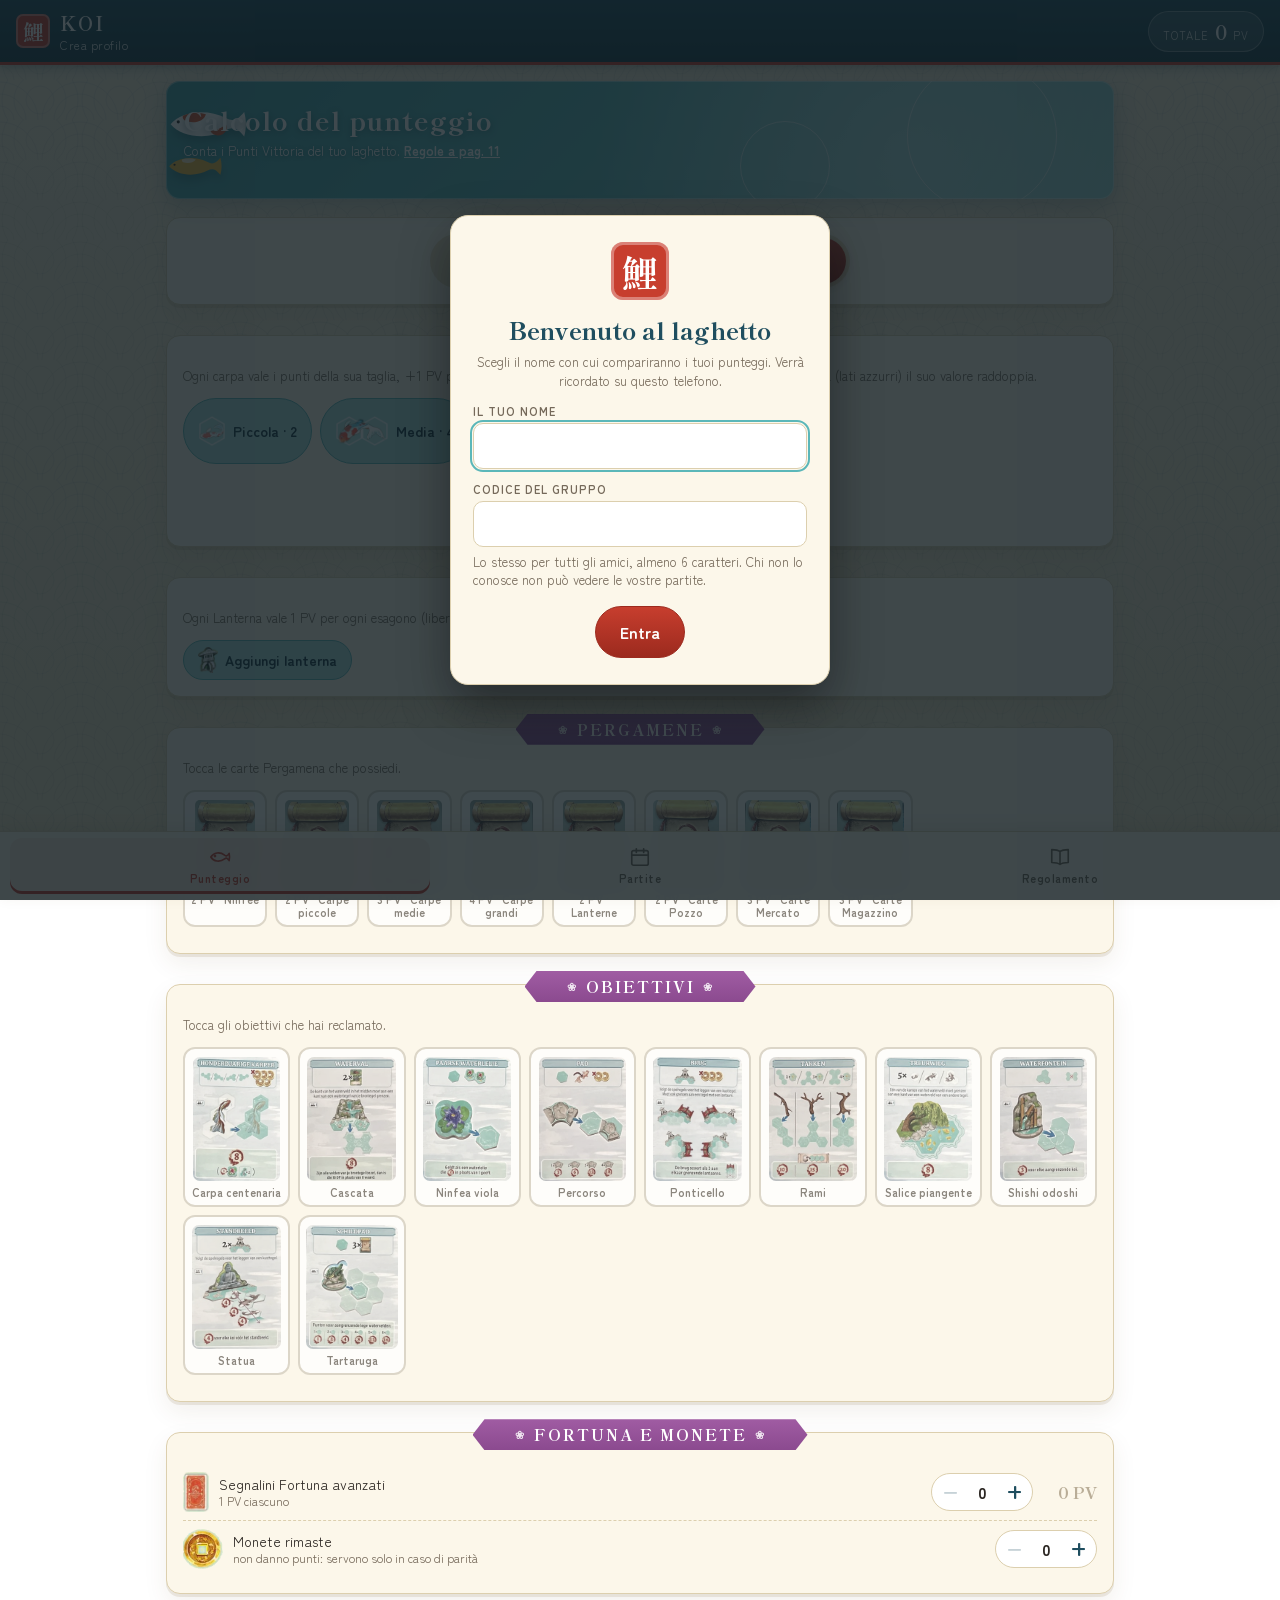
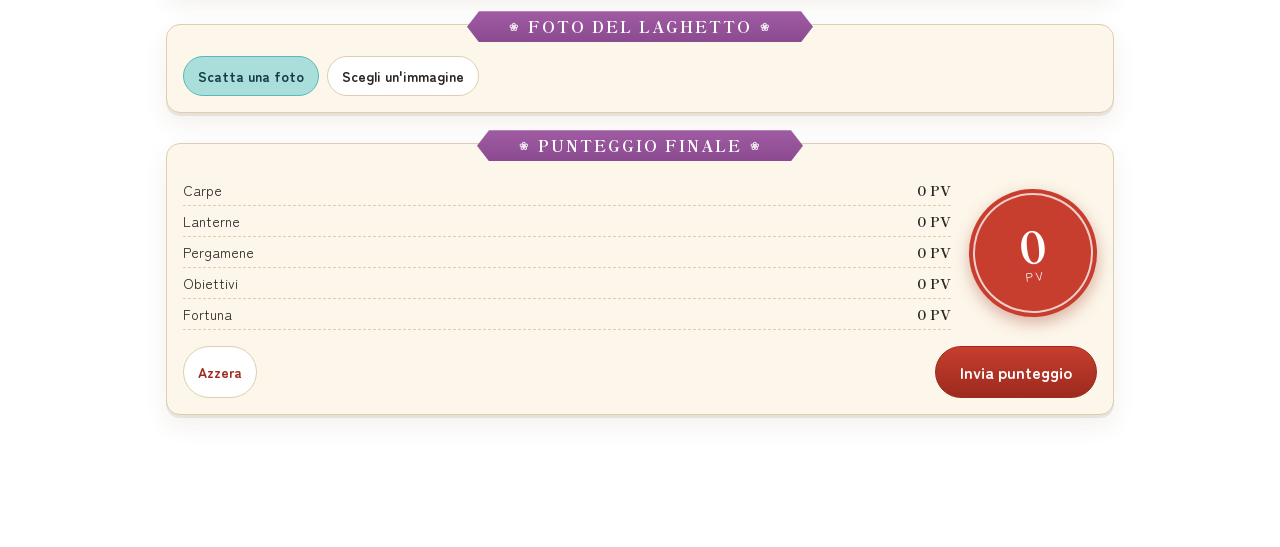
==== KoiCalculator/index.html @ f366d00b "Add Koi score calculator webapp and Netlify build" ====
<!DOCTYPE html>
<html lang="it">
<head>
<meta charset="UTF-8">
<meta name="viewport" content="width=device-width, initial-scale=1, viewport-fit=cover">
<meta name="theme-color" content="#1f4e5f">
<title>Koi · Segnapunti</title>
<link rel="icon" href="data:image/svg+xml,%3Csvg xmlns='http://www.w3.org/2000/svg' viewBox='0 0 32 32'%3E%3Crect width='32' height='32' rx='7' fill='%23c73e2e'/%3E%3Ctext x='16' y='24' font-size='22' text-anchor='middle' fill='%23fff'%3E鯉%3C/text%3E%3C/svg%3E">
<link rel="preconnect" href="https://fonts.googleapis.com">
<link rel="preconnect" href="https://fonts.gstatic.com" crossorigin>
<link href="https://fonts.googleapis.com/css2?family=Shippori+Mincho:wght@600;800&family=Zen+Maru+Gothic:wght@400;500;700&display=swap" rel="stylesheet">
<style>
/* ---------- Tokens ---------- */
:root{
  --washi:#f5ecd7; --washi-2:#ecdfc0; --paper:#fcf7ea; --line:#dccfae;
  --ink:#2b2622; --ink-dim:#75695a;
  --aka:#c73e2e; --aka-2:#9c2a1e;          /* vermiglio della pagoda */
  --ai:#1f4e5f; --ai-2:#163a47;            /* indaco */
  --mizu:#a9dedb; --mizu-2:#5bb7b9;        /* acqua del laghetto */
  --matsu:#4d7c3a; --kin:#d2a13a; --murasaki:#8b4a8f;
  --radius:14px;
}
*{box-sizing:border-box;}
html{overflow-x:hidden; touch-action:pan-x pan-y;}   /* niente pinch-zoom: farebbe uscire dallo schermo le barre fisse */
body{
  margin:0; color:var(--ink); font-family:'Zen Maru Gothic',system-ui,sans-serif; min-height:100vh;
  padding-bottom:calc(74px + env(safe-area-inset-bottom));
  background:
    url("data:image/svg+xml,%3Csvg xmlns='http://www.w3.org/2000/svg' width='80' height='40' viewBox='0 0 80 40'%3E%3Cg fill='none' stroke='%231f4e5f' stroke-opacity='.07'%3E%3Ccircle cx='0' cy='40' r='38'/%3E%3Ccircle cx='0' cy='40' r='26'/%3E%3Ccircle cx='0' cy='40' r='14'/%3E%3Ccircle cx='80' cy='40' r='38'/%3E%3Ccircle cx='80' cy='40' r='26'/%3E%3Ccircle cx='80' cy='40' r='14'/%3E%3Ccircle cx='40' cy='20' r='38'/%3E%3Ccircle cx='40' cy='20' r='26'/%3E%3Ccircle cx='40' cy='20' r='14'/%3E%3C/g%3E%3C/svg%3E"),
    linear-gradient(180deg,var(--washi),var(--washi-2));
  background-attachment:fixed;
}
h1,h2,h3,.display{font-family:'Shippori Mincho',serif; font-weight:800;}
button,input,select{font-family:inherit; font-size:inherit; color:inherit;}
button{cursor:pointer;}
.hidden{display:none !important;}
img{max-width:100%; display:block;}

/* ---------- Top bar ---------- */
.topbar{
  position:sticky; top:0; z-index:20; display:flex; align-items:center; justify-content:space-between; gap:12px;
  padding:9px 16px; background:linear-gradient(180deg,var(--ai),var(--ai-2)); color:#fff;
  border-bottom:3px solid var(--aka); box-shadow:0 2px 10px rgba(22,58,71,.35);
}
.brand{display:flex; align-items:center; gap:10px; white-space:nowrap;}
.brand .seal{width:34px; height:34px; border-radius:7px; background:var(--aka); display:grid; place-items:center; font-family:'Shippori Mincho',serif; font-size:21px; font-weight:800; box-shadow:inset 0 0 0 2px rgba(255,255,255,.35);}
.brand b{font-family:'Shippori Mincho',serif; font-size:19px; letter-spacing:2px;}
.brand small{display:block; font-size:10px; letter-spacing:2.5px; opacity:.75; text-transform:uppercase;}
.total-chip{display:flex; align-items:baseline; gap:6px; background:rgba(255,255,255,.12); border:1px solid rgba(255,255,255,.3); padding:5px 14px; border-radius:999px;}
.total-chip span{font-size:11px; letter-spacing:1px; text-transform:uppercase; opacity:.8;}
.total-chip b{font-family:'Shippori Mincho',serif; font-size:20px;}

/* ---------- Layout ---------- */
main{max-width:980px; margin:0 auto; padding:16px 16px 40px;}
.panel{display:none; animation:fadeIn .25s ease;}
.panel.active{display:block;}
@keyframes fadeIn{from{opacity:0; transform:translateY(6px);} to{opacity:1; transform:none;}}
.card{background:var(--paper); border:1px solid var(--line); border-radius:var(--radius); padding:16px; margin-bottom:18px; box-shadow:0 3px 0 rgba(120,98,50,.12), 0 10px 24px rgba(90,70,30,.08);}
.ribbon{
  display:block; width:max-content; max-width:100%; margin:-30px auto 14px; padding:5px 34px; color:#fff; font-family:'Shippori Mincho',serif; font-weight:800;
  font-size:15px; letter-spacing:2px; text-transform:uppercase; background:linear-gradient(180deg,#a05ca3,var(--murasaki));
  clip-path:polygon(12px 0,calc(100% - 12px) 0,100% 50%,calc(100% - 12px) 100%,12px 100%,0 50%);
}
.ribbon::before,.ribbon::after{content:"❀"; font-size:11px; margin:0 8px; opacity:.85; vertical-align:2px;}
.card.has-ribbon{margin-top:30px;}
.hint{font-size:13px; color:var(--ink-dim); margin:0 0 12px; line-height:1.45;}
.hint a,.linkish{color:var(--ai); font-weight:700; text-decoration:underline; background:none; border:none; padding:0;}
.empty{text-align:center; color:var(--ink-dim); font-size:14px; padding:14px 0 4px;}

/* ---------- Hero ---------- */
.pond{
  position:relative; overflow:hidden; border-radius:var(--radius); height:118px; margin-bottom:18px; color:#fff;
  background:radial-gradient(circle at 78% 60%,rgba(255,255,255,.35),transparent 42%), linear-gradient(135deg,#3f9ea6,var(--mizu-2) 45%,#8fd4d1);
  box-shadow:inset 0 0 0 1px rgba(255,255,255,.4), 0 8px 22px rgba(31,78,95,.25);
}
.pond h1{position:absolute; left:18px; top:20px; margin:0; font-size:26px; letter-spacing:1px; text-shadow:0 2px 6px rgba(22,58,71,.5);}
.pond p{position:absolute; left:18px; top:60px; margin:0; font-size:13px; max-width:60%; text-shadow:0 1px 4px rgba(22,58,71,.6);}
.pond .linkish{color:#fff;}
.ripple{position:absolute; border:1.5px solid rgba(255,255,255,.5); border-radius:50%; animation:ripple 5s ease-out infinite;}
@keyframes ripple{from{transform:scale(.2); opacity:.9;} to{transform:scale(1); opacity:0;}}
.koi{position:absolute; width:92px; animation:swim 16s linear infinite; filter:drop-shadow(0 6px 4px rgba(22,58,71,.3));}
.koi.k2{width:64px; animation-duration:22s; animation-delay:-9s; top:72px;}
.koi.k1{top:24px;}
@keyframes swim{from{left:105%; transform:translateY(0) rotate(4deg);} 50%{transform:translateY(12px) rotate(-5deg);} to{left:-110px; transform:translateY(0) rotate(4deg);}}
@media(prefers-reduced-motion:reduce){.koi,.ripple{animation:none;} .koi{left:70%;}}

/* ---------- Form bits ---------- */
.fields{display:grid; grid-template-columns:repeat(auto-fit,minmax(200px,1fr)); gap:12px;}
.field label{display:block; font-size:11px; letter-spacing:1px; text-transform:uppercase; color:var(--ink-dim); margin-bottom:4px; font-weight:700;}
.field input,.field select{width:100%; padding:10px 12px; border-radius:10px; border:1px solid var(--line); background:#fff; min-height:42px;}
.field input:focus,.field select:focus{outline:2px solid var(--mizu-2); outline-offset:1px;}
.stepper{display:inline-flex; align-items:center; background:#fff; border:1px solid var(--line); border-radius:999px; overflow:hidden; flex:none;}
.stepper button{width:36px; height:36px; border:none; background:none; font-size:20px; line-height:1; color:var(--ai); font-weight:700;}
.stepper button:active{background:var(--mizu);}
.stepper button:disabled{opacity:.25; cursor:default;}
.stepper output{min-width:28px; text-align:center; font-weight:700; font-variant-numeric:tabular-nums;}
.row{display:flex; align-items:center; justify-content:space-between; gap:10px; padding:8px 0; border-top:1px dashed var(--line);}
.row:first-child{border-top:none;}
.row .lbl{flex:1; min-width:0; font-size:14px; line-height:1.3;}
.row .lbl small{display:block; color:var(--ink-dim); font-size:12px;}
.pts{font-family:'Shippori Mincho',serif; font-weight:800; color:var(--aka); white-space:nowrap; min-width:54px; text-align:right;}
.pts.zero{color:#b9ad97;}
.btn{border:1px solid var(--line); background:#fff; padding:9px 14px; border-radius:999px; font-weight:700; font-size:14px; display:inline-flex; align-items:center; gap:7px; transition:transform .12s ease, box-shadow .12s ease;}
.btn:hover{transform:translateY(-1px); box-shadow:0 4px 10px rgba(90,70,30,.15);}
.btn.primary{background:linear-gradient(180deg,var(--aka),var(--aka-2)); color:#fff; border-color:var(--aka-2); padding:13px 24px; font-size:16px;}
.btn.water{background:var(--mizu); border-color:var(--mizu-2); color:var(--ai-2);}
.btn.small{padding:6px 11px; font-size:13px;}
.btn.danger{color:var(--aka-2);}
.btns{display:flex; flex-wrap:wrap; gap:8px;}
.hex{display:inline-block; width:15px; height:17px; background:var(--mizu-2); clip-path:polygon(50% 0,100% 25%,100% 75%,50% 100%,0 75%,0 25%); margin-right:-2px;}
.hexes{display:inline-flex; padding-right:4px;}
.xbtn{border:none; background:none; color:var(--ink-dim); font-size:22px; line-height:1; width:32px; height:32px; border-radius:50%; flex:none;}
.xbtn:hover{background:rgba(199,62,46,.12); color:var(--aka);}
.toggle{border:1px solid var(--line); background:#fff; border-radius:999px; padding:8px 14px; font-size:13px; font-weight:700; color:var(--ink-dim);}
.toggle.on{background:var(--ai); border-color:var(--ai); color:#fff;}
.toggle.on::before{content:"✓ ";}
.seg{display:inline-flex; flex-wrap:wrap; gap:6px;}
.seg button{border:1px solid var(--line); background:#fff; border-radius:999px; padding:7px 12px; font-size:13px; font-weight:700; color:var(--ink-dim);}
.seg button.on{background:var(--ai); border-color:var(--ai); color:#fff;}

/* ---------- Carpe ---------- */
.carp{border:1px solid var(--line); border-radius:12px; background:linear-gradient(180deg,#fff,#f4fbfa); padding:10px 12px; margin-top:10px;}
.carp.cent{background:linear-gradient(180deg,#fff,#fdf3dc);}
.carp-head{display:flex; align-items:center; gap:8px;}
.carp-head b{flex:1; font-size:15px;}
.carp-ctl{display:flex; flex-wrap:wrap; gap:8px 16px; align-items:center; margin-top:8px;}
.mini{display:flex; align-items:center; gap:8px; font-size:13px;}
.chips{display:flex; flex-wrap:wrap; gap:6px; margin-bottom:10px;}
.chip{font-size:12px; background:var(--washi); border:1px solid var(--line); border-radius:999px; padding:3px 10px; color:var(--ink-dim);}
.chip b{color:var(--ink);}
.objgrid{display:grid; grid-template-columns:repeat(auto-fit,minmax(280px,1fr)); gap:10px;}
.obj{border:1px solid var(--line); border-radius:12px; background:#fff; padding:10px 12px;}
.obj-head{display:flex; justify-content:space-between; align-items:baseline; gap:8px; margin-bottom:2px;}
.obj-head b{font-family:'Shippori Mincho',serif; font-size:15px; color:var(--murasaki); letter-spacing:.5px;}
.obj small{display:block; color:var(--ink-dim); font-size:12px; margin-bottom:8px; line-height:1.35;}

/* ---------- Foto ---------- */
.photo-prev{position:relative; margin-top:12px; border-radius:12px; overflow:hidden; border:1px solid var(--line); max-width:420px;}
.photo-prev .xbtn{position:absolute; top:6px; right:6px; background:rgba(255,255,255,.9);}
input[type=file]{position:absolute; width:1px; height:1px; opacity:0; pointer-events:none;}

/* ---------- Riepilogo ---------- */
.summary{display:grid; grid-template-columns:1fr auto; gap:18px; align-items:center;}
.sumlist{margin:0; padding:0; list-style:none;}
.sumlist li{display:flex; justify-content:space-between; padding:5px 0; border-bottom:1px dashed var(--line); font-size:14px;}
.sumlist li b{font-family:'Shippori Mincho',serif;}
.hanko{
  width:128px; height:128px; border-radius:50%; background:var(--aka); color:#fff; display:grid; place-content:center; text-align:center;
  box-shadow:inset 0 0 0 4px var(--aka), inset 0 0 0 6px rgba(255,255,255,.75), 0 6px 16px rgba(156,42,30,.35); transform:rotate(-6deg);
}
.hanko b{font-family:'Shippori Mincho',serif; font-size:44px; line-height:1;}
.hanko span{font-size:12px; letter-spacing:3px;}
.solo-box{margin-top:14px; padding:12px; border-radius:12px; background:var(--washi); border:1px solid var(--line);}
.solo-title{font-family:'Shippori Mincho',serif; font-size:18px; font-weight:800; color:var(--ai); margin-top:8px;}
.solo-title.fail{color:var(--aka-2);}
.edit-banner{background:#fdf3dc; border:1px solid var(--kin); border-radius:12px; padding:10px 14px; margin-bottom:16px; display:flex; justify-content:space-between; align-items:center; gap:10px; font-size:14px;}
@media(max-width:480px){.summary{grid-template-columns:1fr;} .hanko{margin:0 auto;} .pond p{max-width:75%;} .ribbon{font-size:13px; letter-spacing:1px; padding:5px 22px; white-space:nowrap;} .ribbon::before,.ribbon::after{margin:0 5px;}}

/* ---------- Partite ---------- */
.match-head{display:flex; flex-wrap:wrap; align-items:center; justify-content:space-between; gap:8px; margin-bottom:8px;}
.match-head h3{margin:0; font-size:17px; color:var(--ai);}
.match-head input{border:1px solid var(--line); border-radius:8px; padding:6px 8px; background:#fff; font-size:13px;}
.score{border-top:1px dashed var(--line);}
.score summary{display:flex; align-items:center; gap:10px; padding:10px 0; cursor:pointer; list-style:none;}
.score summary::-webkit-details-marker{display:none;}
.rank{width:28px; height:28px; border-radius:50%; background:var(--washi-2); display:grid; place-items:center; font-weight:700; font-size:13px; flex:none;}
.score.win .rank{background:var(--kin); color:#fff;}
.score .who{flex:1; min-width:0; font-weight:700; overflow:hidden; text-overflow:ellipsis; white-space:nowrap;}
.score .who small{display:block; font-weight:400; color:var(--ink-dim); font-size:12px;}
.score .thumb{width:44px; height:44px; border-radius:8px; object-fit:cover; border:1px solid var(--line); flex:none;}
.score .tot{font-family:'Shippori Mincho',serif; font-weight:800; font-size:22px; color:var(--aka);}
.score .detail{padding:0 0 12px 38px;}
.score .detail img{border-radius:10px; margin:10px 0; max-height:320px; cursor:zoom-in; border:1px solid var(--line);}

/* ---------- Libro ---------- */
.desk{
  border-radius:var(--radius); padding:18px 8px 12px; margin-bottom:14px; overflow:hidden; touch-action:pan-y;
  background:radial-gradient(ellipse at 50% 0%,rgba(255,255,255,.14),transparent 60%), linear-gradient(180deg,#234f5e,#16323d);
  box-shadow:inset 0 0 40px rgba(0,0,0,.35);
}
.book{position:relative; margin:0 auto; perspective:2400px; transition:transform .6s ease; user-select:none; -webkit-user-select:none; cursor:pointer;}
.book::after{content:""; position:absolute; left:4%; right:4%; bottom:-10px; height:18px; background:radial-gradient(ellipse at center,rgba(0,0,0,.5),transparent 70%); z-index:0;}
.leaf{position:absolute; top:0; transform-origin:left center; transform-style:preserve-3d; will-change:transform;}
.face{position:absolute; inset:0; backface-visibility:hidden; -webkit-backface-visibility:hidden; background:#f7efd8 linear-gradient(135deg,#fbf5e3,#eadfc2); overflow:hidden; box-shadow:0 0 0 1px rgba(60,45,20,.18);}
.face.front{border-radius:2px 6px 6px 2px;}
.face.back{transform:rotateY(180deg); border-radius:6px 2px 2px 6px;}
.face img{width:100%; height:100%; pointer-events:none;}
.shade{position:absolute; inset:0; pointer-events:none;}
.front .shade{background:linear-gradient(90deg,rgba(40,25,5,.3),rgba(40,25,5,.07) 5%,transparent 13%);}
.back .shade{background:linear-gradient(270deg,rgba(40,25,5,.3),rgba(40,25,5,.07) 5%,transparent 13%);}
.shade::after{content:""; position:absolute; inset:0; background:#2a1a05; opacity:var(--sh,0);}
.edge{position:absolute; top:3px; bottom:3px; background:repeating-linear-gradient(90deg,#f1e7cd 0 1px,#c9bb97 1px 2px); z-index:0; box-shadow:0 2px 6px rgba(0,0,0,.4);}
.book-ctl{display:flex; align-items:center; justify-content:center; gap:10px; margin-top:18px; color:#fff;}
.book-ctl .btn{background:rgba(255,255,255,.12); border-color:rgba(255,255,255,.3); color:#fff;}
.book-ctl .btn:disabled{opacity:.3; cursor:default; transform:none;}
.book-ctl span{min-width:120px; text-align:center; font-size:14px; letter-spacing:.5px;}
.toc{display:flex; flex-wrap:wrap; gap:6px; justify-content:center;}
.toc button{border:1px solid var(--line); background:var(--paper); border-radius:999px; padding:7px 13px; font-size:13px; font-weight:700; color:var(--ai);}
.toc button small{color:var(--ink-dim); font-weight:400; margin-left:4px;}

/* ---------- Overlay (zoom pagina / foto) ---------- */
.overlay{position:fixed; inset:0; z-index:60; background:rgba(15,28,34,.94); display:flex; flex-direction:column;}
.ov-bar{display:flex; align-items:center; justify-content:space-between; gap:8px; padding:8px 12px; color:#fff;}
.ov-bar .btn{background:rgba(255,255,255,.12); border-color:rgba(255,255,255,.3); color:#fff; min-width:42px; justify-content:center;}
.ov-scroll{flex:1; overflow:auto; -webkit-overflow-scrolling:touch; padding:0 0 env(safe-area-inset-bottom);}
.ov-scroll img{margin:0 auto; max-width:none; background:#f7efd8;}

/* ---------- Tab bar ---------- */
.tabbar{
  position:fixed; bottom:0; left:0; right:0; z-index:30; display:flex; background:rgba(252,247,234,.96); backdrop-filter:blur(6px);
  border-top:1px solid var(--line); padding:6px 10px calc(6px + env(safe-area-inset-bottom)); box-shadow:0 -4px 14px rgba(90,70,30,.1);
}
.tab-btn{flex:1; background:none; border:none; color:var(--ink-dim); display:flex; flex-direction:column; align-items:center; gap:2px; padding:8px 4px; font-size:11px; letter-spacing:.5px; border-radius:12px; font-weight:700;}
.tab-btn svg{width:22px; height:22px;}
.tab-btn.active{color:var(--aka); background:rgba(199,62,46,.09); box-shadow:inset 0 -3px 0 var(--aka);}
.toast{position:fixed; left:50%; bottom:calc(88px + env(safe-area-inset-bottom)); transform:translateX(-50%); background:var(--ai-2); color:#fff; padding:10px 18px; border-radius:999px; font-size:14px; z-index:70; box-shadow:0 6px 18px rgba(0,0,0,.3); max-width:90vw; text-align:center;}

/* ---------- Profilo, modalità, icone ---------- */
.profile-btn{display:block; background:none; border:none; padding:0; color:#fff; opacity:.85; font-size:12px; letter-spacing:.5px; text-decoration:underline dotted; text-underline-offset:3px; max-width:38vw; overflow:hidden; text-overflow:ellipsis; white-space:nowrap;}
.overlay.profile{align-items:center; justify-content:center; padding:16px; background:rgba(15,28,34,.8);}
.profile-card{background:var(--paper); border-radius:18px; padding:26px 22px; width:100%; max-width:380px; text-align:center; box-shadow:0 20px 50px rgba(0,0,0,.4); border:1px solid var(--line);}
.profile-card h2{margin:12px 0 6px; color:var(--ai);}
.profile-card .field{text-align:left;}
.seal.big{width:58px; height:58px; margin:0 auto; border-radius:12px; background:var(--aka); color:#fff; display:grid; place-items:center; font-family:'Shippori Mincho',serif; font-size:36px; font-weight:800; box-shadow:inset 0 0 0 3px rgba(255,255,255,.35);}
.switch{display:grid; grid-template-columns:1fr 1fr; background:var(--washi-2); border-radius:999px; padding:4px; max-width:420px; margin:0 auto;}
.switch button{border:none; background:none; border-radius:999px; padding:11px 10px; font-weight:700; color:var(--ink-dim); transition:background .2s, color .2s;}
.switch button.on{background:linear-gradient(180deg,var(--aka),var(--aka-2)); color:#fff; box-shadow:0 3px 8px rgba(156,42,30,.3);}
.scen{margin-top:14px; text-align:center;}
.scen small{display:block; font-size:11px; letter-spacing:1px; text-transform:uppercase; color:var(--ink-dim); margin-bottom:6px; font-weight:700;}
.scen .seg{justify-content:center;}
.ico{height:26px; width:auto; flex:none;}
.ico.big{height:40px; max-width:64px; object-fit:contain;}
.btn .ico{margin:-4px 0;}
/* Carpe: le icone mantengono la proporzione tra tessere da 1, 2 e 3 esagoni. */
.ico[src*="carp-"]{height:32px;}
.ico[src*="carp-l"]{height:54px;}
.ico.big[src*="carp-"]{height:46px; max-width:none;}
.ico.big[src*="carp-l"]{height:78px;}
.auto{min-width:36px; text-align:center; font-size:17px; background:var(--washi); border:1px solid var(--line); border-radius:999px; padding:5px 12px;}
.pick{display:grid; grid-template-columns:repeat(auto-fill,minmax(82px,1fr)); gap:8px; margin-bottom:10px;}
.pick button{position:relative; border:2px solid var(--line); background:#fff; border-radius:12px; padding:8px 4px 6px; display:flex; flex-direction:column; align-items:center; gap:5px; opacity:.8; filter:grayscale(.55); transition:opacity .15s, filter .15s, transform .15s;}
.pick button img{height:88px; width:auto; max-width:100%; object-fit:contain; border-radius:5px;}
.pick button span{font-size:11px; font-weight:700; line-height:1.2; color:var(--ink-dim);}
.pick button.on{opacity:1; filter:none; border-color:var(--aka); background:#fff8ee; box-shadow:0 4px 12px rgba(199,62,46,.2); transform:translateY(-2px);}
.pick button.on span{color:var(--ink);}
#objPick{grid-template-columns:repeat(auto-fill,minmax(96px,1fr));}
#objPick img{height:124px; border-radius:7px;}
.pick button.on::after{content:"✓"; position:absolute; top:-8px; right:-8px; width:22px; height:22px; border-radius:50%; background:var(--aka); color:#fff; font-size:13px; font-weight:700; display:grid; place-items:center;}
.obj-head{align-items:center;}
.obj-head b{flex:1;}
.obj .carp-ctl{margin-top:0;}

/* ---------- Partite: vincitore, pennina, sincronizzazione ---------- */
.sync{text-align:center; font-size:12px; color:var(--ink-dim); margin:-4px 0 12px;}
.sync.err{color:var(--aka-2);}
.winner{display:flex; align-items:center; gap:12px; background:linear-gradient(135deg,#fdf0c8,#f6dc8f); border:1px solid var(--kin); border-radius:12px; padding:10px 14px; margin-bottom:6px;}
.winner > div{flex:1; min-width:0;}
.winner small{display:block; font-size:11px; letter-spacing:1px; text-transform:uppercase; color:#8a6515; font-weight:700;}
.winner b{font-family:'Shippori Mincho',serif; font-size:20px; overflow:hidden; text-overflow:ellipsis; display:block;}
.winner .tot{font-family:'Shippori Mincho',serif; font-weight:800; font-size:26px; color:var(--aka);}
.kachi{width:42px; height:42px; border-radius:50%; background:var(--aka); color:#fff; display:grid; place-items:center; font-family:'Shippori Mincho',serif; font-size:24px; font-weight:800; flex:none; box-shadow:inset 0 0 0 2px rgba(255,255,255,.6);}
.pen{border:1px solid var(--line); background:#fff; width:36px; height:36px; border-radius:50%; display:grid; place-items:center; color:var(--ai); flex:none;}
.pen svg{width:17px; height:17px;}
.pen:hover{background:var(--mizu);}
</style>
</head>
<body>

<header class="topbar">
  <div class="brand">
    <div class="seal">鯉</div>
    <div><b>KOI</b><button class="profile-btn" data-act="profile" id="profileBtn" aria-label="Modifica profilo"></button></div>
  </div>
  <div class="total-chip" id="totalChip"><span>Totale</span><b id="chipTotal">0</b><span>PV</span></div>
</header>

<main>
  <!-- ================= PUNTEGGIO ================= -->
  <section class="panel active" id="panel-calc">
    <div class="pond">
      <i class="ripple" style="width:150px;height:150px;right:6%;top:-20px;"></i>
      <i class="ripple" style="width:90px;height:90px;right:30%;top:40px;animation-delay:-2.4s;"></i>
      <svg class="koi k1" viewBox="0 0 120 50"><path d="M6 25c14-17 48-21 72-8 9 5 15 3 24-8 3 11 3 21 0 32-9-11-15-13-24-8-24 13-58 9-72-8z" fill="#fff"/><path d="M22 14c10-5 22-5 30-2-2 8-12 12-22 10-6-1-9-4-8-8zm36 20c8-1 15-4 20-9 3 4 2 9-4 13-6 3-13 2-16-4z" fill="#e2552f"/><circle cx="16" cy="22" r="2" fill="#2b2622"/></svg>
      <svg class="koi k2" viewBox="0 0 120 50"><path d="M6 25c14-17 48-21 72-8 9 5 15 3 24-8 3 11 3 21 0 32-9-11-15-13-24-8-24 13-58 9-72-8z" fill="#f2b93b"/><path d="M30 12c9-3 18-3 26 0-4 6-14 8-22 6-3-1-5-3-4-6z" fill="#fff" opacity=".7"/><circle cx="16" cy="22" r="2" fill="#2b2622"/></svg>
      <h1>Calcolo del punteggio</h1>
      <p>Conta i Punti Vittoria del tuo laghetto. <button class="linkish" data-act="rules" data-page="11">Regole a pag. 11</button></p>
    </div>

    <div class="edit-banner hidden" id="editBanner"><span id="editText"></span><button class="btn small" data-act="cancel-edit">Annulla modifica</button></div>

    <div class="card" id="modeBox"></div>

    <div class="card has-ribbon">
      <span class="ribbon">Carpe</span>
      <p class="hint" id="carpHint"></p>
      <div class="btns">
        <button class="btn water" data-act="add-carp" data-size="s"><img class="ico" src="img/carp-s.png" alt="">Piccola · 2</button>
        <button class="btn water" data-act="add-carp" data-size="m"><img class="ico" src="img/carp-m.png" alt="">Media · 4</button>
        <button class="btn water" data-act="add-carp" data-size="l"><img class="ico" src="img/carp-l.png" alt="">Grande · 6</button>
      </div>
      <div id="carpList"></div>
    </div>

    <div class="card has-ribbon">
      <span class="ribbon">Lanterne</span>
      <p class="hint">Ogni Lanterna vale 1 PV per ogni esagono (libero o occupato) in linea retta davanti a essa.</p>
      <button class="btn water" data-act="add-lantern"><img class="ico" src="img/lanterna.png" alt="">Aggiungi lanterna</button>
      <div id="lanternList"></div>
    </div>

    <div class="card has-ribbon">
      <span class="ribbon">Pergamene</span>
      <p class="hint">Tocca le carte Pergamena che possiedi.</p>
      <div class="pick" id="pergPick"></div>
      <div id="pergList"></div>
    </div>

    <div class="card has-ribbon">
      <span class="ribbon">Obiettivi</span>
      <p class="hint">Tocca gli obiettivi che hai reclamato.</p>
      <div class="pick" id="objPick"></div>
      <div class="objgrid" id="objList"></div>
    </div>

    <div class="card has-ribbon">
      <span class="ribbon">Fortuna e monete</span>
      <div id="miscList"></div>
    </div>

    <div class="card has-ribbon">
      <span class="ribbon">Foto del laghetto</span>
      <div class="btns">
        <label class="btn water" for="photoCam">Scatta una foto</label>
        <label class="btn" for="photoFile">Scegli un'immagine</label>
        <input type="file" id="photoCam" accept="image/*" capture="environment">
        <input type="file" id="photoFile" accept="image/*">
      </div>
      <div id="photoPrev"></div>
    </div>

    <div class="card has-ribbon">
      <span class="ribbon">Punteggio finale</span>
      <div class="summary">
        <ul class="sumlist" id="sumList"></ul>
        <div class="hanko"><b id="hankoTotal">0</b><span>PV</span></div>
      </div>
      <div id="soloBox"></div>
      <div class="btns" style="margin-top:16px; justify-content:space-between;">
        <button class="btn danger" data-act="reset">Azzera</button>
        <button class="btn primary" data-act="save" id="saveBtn">Invia punteggio</button>
      </div>
    </div>
  </section>

  <!-- ================= PARTITE ================= -->
  <section class="panel" id="panel-matches">
    <div class="sync" id="syncBox"></div>
    <div id="matchList"></div>
  </section>

  <!-- ================= REGOLAMENTO ================= -->
  <section class="panel" id="panel-rules">
    <div class="desk" id="desk">
      <div class="book" id="book"></div>
      <div class="book-ctl">
        <button class="btn" data-act="book-prev" id="bookPrev" aria-label="Pagina precedente">‹</button>
        <span id="bookPos"></span>
        <button class="btn" data-act="book-next" id="bookNext" aria-label="Pagina successiva">›</button>
        <button class="btn" data-act="book-zoom" aria-label="Ingrandisci">Ingrandisci</button>
      </div>
    </div>
    <p class="hint" style="text-align:center;" id="bookHint"></p>
    <div class="toc" id="toc"></div>
  </section>
</main>

<nav class="tabbar">
  <button class="tab-btn active" data-tab="calc"><svg viewBox="0 0 24 24" fill="none" stroke="currentColor" stroke-width="1.8" stroke-linecap="round" stroke-linejoin="round"><path d="M2 12c3-5 10-6 15-2 2 1.500 3 1 5-2 .6 3 .6 5 0 8-2-3-3-3.500-5-2-5 4-12 3-15-2z"/><circle cx="6.500" cy="11" r=".6" fill="currentColor"/></svg>Punteggio</button>
  <button class="tab-btn" data-tab="matches"><svg viewBox="0 0 24 24" fill="none" stroke="currentColor" stroke-width="1.8" stroke-linecap="round" stroke-linejoin="round"><rect x="3" y="5" width="18" height="16" rx="2"/><path d="M3 10h18M8 3v4M16 3v4"/></svg>Partite</button>
  <button class="tab-btn" data-tab="rules"><svg viewBox="0 0 24 24" fill="none" stroke="currentColor" stroke-width="1.8" stroke-linecap="round" stroke-linejoin="round"><path d="M12 6c-2-1.500-5-2-9-2v14c4 0 7 .5 9 2 2-1.500 5-2 9-2V4c-4 0-7 .5-9 2zM12 6v14"/></svg>Regolamento</button>
</nav>

<script src="config.js"></script>
<script>
/* ---------- Dati di gioco (dal regolamento) ---------- */
const CARP = {
  s:{name:"Carpa piccola", pv:2, img:"carp-s"},
  m:{name:"Carpa media", pv:4, img:"carp-m"},
  l:{name:"Carpa grande", pv:6, img:"carp-l"},
  c:{name:"Carpa centenaria", pv:8, img:"tile-centenaria"},
};
// auto: il conteggio arriva dalle sezioni Carpe e Lanterne; altrimenti va chiesto al giocatore.
const PERG = [
  {k:"ninfea", pv:2, cap:"Ninfee", ask:"Ninfee nel laghetto"},
  {k:"small", pv:2, cap:"Carpe piccole", auto:"Carpe piccole nel laghetto"},
  {k:"medium", pv:3, cap:"Carpe medie", auto:"Carpe medie nel laghetto"},
  {k:"large", pv:4, cap:"Carpe grandi", auto:"Carpe grandi nel laghetto"},
  {k:"lanterna", pv:2, cap:"Lanterne", auto:"Lanterne nel laghetto"},
  {k:"pozzo", pv:2, cap:"Carte Pozzo", ask:"Carte Pozzo prese"},
  {k:"mercato", pv:3, cap:"Carte Mercato", ask:"Carte Mercato prese"},
  {k:"magazzino", pv:3, cap:"Carte Magazzino", ask:"Carte Magazzino prese"},
];
const OBJ = [
  {k:"centenaria", name:"Carpa centenaria"}, {k:"cascata", name:"Cascata"}, {k:"viola", name:"Ninfea viola"},
  {k:"percorso", name:"Percorso"}, {k:"ponticello", name:"Ponticello"}, {k:"rami", name:"Rami"},
  {k:"salice", name:"Salice piangente"}, {k:"shishi", name:"Shishi odoshi"}, {k:"statua", name:"Statua"}, {k:"tartaruga", name:"Tartaruga"},
];
const PERCORSO = [0,3,6,12,18];          // 1/2/3/4+ tessere
const TARTARUGA = [0,1,2,4,8,12,16];     // 1..6 tessere Acqua libere adiacenti
const MODES = {
  multi:{name:"Multigiocatore"},
  solo:{name:"Solitario", short:"Classico", th:[60,80,100]},
  estate:{name:"Estate torrida", short:"Estate torrida", th:[50,70,90]},
  sentiero:{name:"Sentiero illuminato", short:"Sentiero illuminato", th:[50,70,90]},
  imperiale:{name:"Laghetto imperiale", short:"Laghetto imperiale", th:[50,70,90]},
};
const TITLES = ["Gakusei (allievo)","Senmon (esperto)","Sensei (maestro)"];
const PARTS = [["Carpe","carpe"],["Lanterne","lanterne"],["Pergamene","pergamene"],["Obiettivi","obiettivi"],["Fortuna","fortuna"]];
// I punteggi multigiocatore inviati a meno di 15 minuti l'uno dall'altro finiscono nella stessa partita.
const MERGE_WINDOW = 15 * 60 * 1000;
const SYNC_URL = (window.KOI_SYNC_URL || "").replace(/\/+$/, "");

/* ---------- Stato ---------- */
const STORAGE_KEY = "koiCalc.v2";
const $ = s => document.querySelector(s);
const uid = () => Date.now().toString(36) + Math.random().toString(36).slice(2,7);
const esc = s => String(s).replace(/[&<>"']/g, c => ({"&":"&amp;","<":"&lt;",">":"&gt;",'"':"&quot;","'":"&#39;"}[c]));
const sum = a => a.reduce((x,y) => x+y, 0);
const clone = o => JSON.parse(JSON.stringify(o));
function newDraft(keep){
  return {
    editId:"", solo:!!(keep && keep.solo), scenario:(keep && keep.scenario) || "solo",
    carps:[], lanterns:[],
    counts:{ninfee:0, pozzo:0, mercato:0, magazzino:0},
    perg:{ninfea:false, small:false, medium:false, large:false, lanterna:false, pozzo:false, mercato:false, magazzino:false},
    obj:{
      centenaria:{on:false, ninfee:0, viola:0, surrounded:false}, cascata:{on:false, full:false}, viola:{on:false},
      percorso:{on:false, n:1}, ponticello:{on:false, n:0}, rami:{on:false, s:false, m:false, l:false}, salice:{on:false},
      shishi:{on:false, n:0}, statua:{on:false, n:0}, tartaruga:{on:false, n:0},
    },
    fortuna:0, coins:0, soloReq:false, photoId:"",
  };
}
const modeOf = d => d.solo ? d.scenario : "multi";
// Punteggi salvati quando si poteva indicare un solo ramo (campo "size").
function upgradeDraft(d){
  const r = d.obj.rami;
  if(r.size !== undefined){ r.s = r.size === 10; r.m = r.size === 15; r.l = r.size === 20; delete r.size; }
  return d;
}
let state = {profile:null, scores:[], draft:newDraft()};
try{
  const raw = JSON.parse(localStorage.getItem(STORAGE_KEY));
  if(raw && Array.isArray(raw.scores)){
    state.profile = raw.profile || null;
    state.scores = raw.scores;
    if(raw.draft && raw.draft.obj) state.draft = upgradeDraft(Object.assign(newDraft(), raw.draft));
  }
}catch(e){}
function persist(){
  try{ localStorage.setItem(STORAGE_KEY, JSON.stringify(state)); }catch(e){ toast("Memoria del browser piena: impossibile salvare"); }
}
const findScore = id => state.scores.find(s => s.id === id && !s.deleted);
const isMine = s => !!state.profile && s.userId === state.profile.id;

/* ---------- Foto (IndexedDB, più copia sul database condiviso) ---------- */
let dbp;
function db(){
  return dbp || (dbp = new Promise((res, rej) => {
    const r = indexedDB.open("koiCalc", 1);
    r.onupgradeneeded = () => r.result.createObjectStore("photos");
    r.onsuccess = () => res(r.result); r.onerror = () => rej(r.error);
  }));
}
async function photoTx(mode, fn){
  const d = await db();
  return new Promise((res, rej) => {
    const rq = fn(d.transaction("photos", mode).objectStore("photos"));
    rq.onsuccess = () => res(rq.result); rq.onerror = () => rej(rq.error);
  });
}
const photoUrls = new Map();
async function photoUrl(id){
  if(!id) return "";
  if(!photoUrls.has(id)){
    let blob = await photoTx("readonly", s => s.get(id)).catch(() => null);
    if(!blob && canSync()){          // foto di un amico: scaricala una volta e tienila in cache
      try{
        const dataUrl = await api("GET", "photos/" + id);
        if(dataUrl){ blob = await (await fetch(dataUrl)).blob(); photoTx("readwrite", s => s.put(blob, id)).catch(() => {}); }
      }catch(e){}
    }
    if(!blob) return "";
    photoUrls.set(id, URL.createObjectURL(blob));
  }
  return photoUrls.get(id);
}
function photoDelete(id){
  if(!id) return;
  if(photoUrls.has(id)){ URL.revokeObjectURL(photoUrls.get(id)); photoUrls.delete(id); }
  photoTx("readwrite", s => s.delete(id)).catch(() => {});
  if(canSync()) api("DELETE", "photos/" + id).catch(() => {});
}
// Le foto del telefono sono enormi: le riduciamo prima di salvarle.
async function shrink(file){
  let src;
  try{ src = await createImageBitmap(file, {imageOrientation:"from-image"}); }
  catch(e){
    src = await new Promise((res, rej) => { const im = new Image(); im.onload = () => res(im); im.onerror = rej; im.src = URL.createObjectURL(file); });
  }
  const k = Math.min(1, 1280 / Math.max(src.width, src.height));
  const cv = document.createElement("canvas");
  cv.width = Math.round(src.width * k); cv.height = Math.round(src.height * k);
  cv.getContext("2d").drawImage(src, 0, 0, cv.width, cv.height);
  return new Promise(res => cv.toBlob(res, "image/jpeg", .8));
}
async function onPhoto(e){
  const file = e.target.files[0]; e.target.value = "";
  if(!file) return;
  try{
    const blob = await shrink(file), id = uid();
    await photoTx("readwrite", s => s.put(blob, id));
    dropDraftPhoto();
    state.draft.photoId = id;
    render();
  }catch(err){ toast("Impossibile caricare la foto"); }
}
// Non cancellare la foto di un punteggio già inviato finché la modifica non viene confermata.
function dropDraftPhoto(){
  const d = state.draft, saved = d.editId && findScore(d.editId);
  if(d.photoId && !(saved && saved.photoId === d.photoId)) photoDelete(d.photoId);
  d.photoId = "";
}
async function hydratePhotos(root){
  for(const img of root.querySelectorAll("img[data-photo]")){
    const u = await photoUrl(img.dataset.photo);
    if(u) img.src = u; else img.remove();
  }
}

/* ---------- Sincronizzazione (Firebase Realtime Database via REST) ---------- */
let syncState = SYNC_URL ? "busy" : "off", syncing = false, syncedAt = 0;
// I dati stanno sotto groups/<codice>: le regole del database non permettono di elencare i gruppi,
// quindi chi non conosce il codice non può leggere né modificare le partite.
const canSync = () => !!(SYNC_URL && state.profile && state.profile.group);
const groupCode = v => v.trim().toLowerCase().replace(/[.$#\[\]\/\s]+/g, "-");
async function api(method, path, body){
  const r = await fetch(`${SYNC_URL}/groups/${encodeURIComponent(state.profile.group)}/${path}.json`, {method, body:body === undefined ? undefined : JSON.stringify(body)});
  if(!r.ok) throw new Error("HTTP " + r.status);
  return r.json();
}
const blobToDataUrl = blob => new Promise((res, rej) => { const fr = new FileReader(); fr.onload = () => res(fr.result); fr.onerror = rej; fr.readAsDataURL(blob); });
async function sync(){
  if(!canSync() || syncing) return;
  syncing = true;
  const before = JSON.stringify(state.scores);
  try{
    for(const s of state.scores.filter(x => x.dirty)){
      if(s.photoPending && s.photoId && !s.deleted){
        const blob = await photoTx("readonly", st => st.get(s.photoId));
        if(blob) await api("PUT", "photos/" + s.photoId, await blobToDataUrl(blob));
      }
      const rec = Object.assign({}, s, {data:JSON.stringify(s.data || {})});   // Firebase scarta array e oggetti vuoti
      delete rec.dirty; delete rec.photoPending;
      await api("PUT", "scores/" + s.id, rec);
      s.dirty = false; s.photoPending = false;
    }
    const remote = (await api("GET", "scores")) || {};
    for(const r of Object.values(remote)){
      if(!r || !r.id) continue;
      if(typeof r.data === "string"){ try{ r.data = JSON.parse(r.data); }catch(e){ r.data = {}; } }
      const i = state.scores.findIndex(s => s.id === r.id);
      if(i < 0) state.scores.push(r);
      else if(!state.scores[i].dirty && (r.updated || 0) > (state.scores[i].updated || 0)) state.scores[i] = r;
    }
    state.scores = state.scores.filter(s => s.dirty || remote[s.id]);
    syncState = "ok"; syncedAt = Date.now();
  }catch(e){ syncState = "err"; }
  syncing = false;
  persist(); renderSync();
  if(JSON.stringify(state.scores) !== before) renderMatches();
}

/* ---------- Calcolo ---------- */
function carpScore(c, mode, viola){
  const v = CARP[c.size].pv + c.ninfee + (viola ? 2 * c.viola : 0);
  if(c.surrounded) return v * 2;
  return mode === "estate" ? 0 : v;     // Estate torrida: le carpe non circondate non danno punti
}
function compute(d){
  const mode = modeOf(d), o = d.obj, viola = o.viola.on;
  const n = k => d.carps.filter(c => c.size === k).length;
  const cnt = {ninfea:d.counts.ninfee, small:n("s"), medium:n("m"), large:n("l"), lanterna:d.lanterns.length,
               pozzo:d.counts.pozzo, mercato:d.counts.mercato, magazzino:d.counts.magazzino};
  const objPts = {
    centenaria:carpScore(Object.assign({size:"c"}, o.centenaria), mode, viola),
    cascata:o.cascata.full ? 16 : 8, viola:0, percorso:PERCORSO[Math.min(o.percorso.n, 4)], ponticello:o.ponticello.n,
    rami:(o.rami.s ? 10 : 0) + (o.rami.m ? 15 : 0) + (o.rami.l ? 20 : 0), salice:8, shishi:o.shishi.n * 3, statua:o.statua.n * 4, tartaruga:TARTARUGA[o.tartaruga.n],
  };
  OBJ.forEach(x => { if(!o[x.k].on) objPts[x.k] = 0; });
  const pergPts = {};
  PERG.forEach(p => pergPts[p.k] = d.perg[p.k] ? p.pv * cnt[p.k] : 0);
  const parts = {
    carpe:sum(d.carps.map(c => carpScore(c, mode, viola))),
    lanterne:sum(d.lanterns),
    pergamene:sum(Object.values(pergPts)),
    obiettivi:sum(Object.values(objPts)),
    fortuna:d.fortuna,
  };
  return {parts, cnt, objPts, pergPts, claimed:OBJ.filter(x => o[x.k].on).length, total:sum(Object.values(parts))};
}
function soloResult(d, r){
  const m = MODES[modeOf(d)];
  if(!m.th) return null;
  let lvl = m.th.filter(t => r.total >= t).length - 1;
  if(d.scenario === "imperiale"){
    if(r.claimed < 4) return {ok:false, text:"Servono almeno 4 obiettivi reclamati (ne hai " + r.claimed + ")"};
    if(r.claimed < 5) lvl = Math.min(lvl, 0);   // con 4 obiettivi si arriva al massimo a Gakusei
  }else if(!d.soloReq){
    return {ok:false, text:"Requisito sugli obiettivi non soddisfatto"};
  }
  if(lvl < 0) return {ok:false, text:"Punteggio insufficiente (minimo " + m.th[0] + " PV)"};
  return {ok:true, text:TITLES[lvl]};
}

/* ---------- Render: punteggio ---------- */
function stepper(path, val, min, max){
  const b = (d, sym, off) => `<button data-act="step" data-path="${path}" data-d="${d}" data-min="${min}" data-max="${max}" ${off ? "disabled" : ""} aria-label="${d > 0 ? "Aumenta" : "Diminuisci"}">${sym}</button>`;
  return `<div class="stepper">${b(-1, "−", val <= min)}<output>${val}</output>${b(1, "+", val >= max)}</div>`;
}
const pts = v => `<span class="pts ${v ? "" : "zero"}">${v} PV</span>`;
const ico = (name, cls) => `<img class="ico ${cls || ""}" src="img/${name}.png" alt="">`;
function row(label, small, ctl, v, icon){
  return `<div class="row">${icon || ""}<div class="lbl">${label}${small ? `<small>${small}</small>` : ""}</div>${ctl}${v === undefined ? "" : pts(v)}</div>`;
}
function seg(path, cur, opts){
  return `<div class="seg">${opts.map(([v, t]) => `<button class="${cur === v ? "on" : ""}" data-act="set" data-path="${path}" data-val="${v}">${t}</button>`).join("")}</div>`;
}
const toggle = (path, on, text) => `<button class="toggle ${on ? "on" : ""}" data-act="toggle" data-path="${path}">${text}</button>`;
const mini = (ctl, text, icon) => `<div class="mini">${ctl}${icon || ""}${text}</div>`;
// Controlli comuni a tutte le carpe (centenaria compresa).
function carpCtl(path, c, viola){
  return `<div class="carp-ctl">${mini(stepper(path + ".ninfee", c.ninfee, 0, 12), "Ninfee adiacenti", ico("ninfea"))}${
    viola ? mini(stepper(path + ".viola", c.viola, 0, 2), "Ninfee viola adiacenti", ico("tile-viola")) : ""}${
    toggle(path + ".surrounded", c.surrounded, "Circondata dall'acqua ×2")}</div>`;
}

function render(){
  const d = state.draft, r = compute(d), mode = modeOf(d), o = d.obj, viola = o.viola.on;

  $("#modeBox").innerHTML = `<div class="switch" role="group" aria-label="Numero di giocatori">
      <button class="${d.solo ? "on" : ""}" data-act="solo" data-val="1">Solo</button>
      <button class="${d.solo ? "" : "on"}" data-act="solo" data-val="0">Multigiocatore</button>
    </div>${d.solo ? `<div class="scen"><small>Modalità solitario</small>${seg("scenario", d.scenario, ["solo","estate","sentiero","imperiale"].map(k => [k, MODES[k].short]))}</div>` : ""}`;

  $("#carpHint").innerHTML = "Ogni carpa vale i punti della sua taglia, +1 PV per ogni Ninfea adiacente. Se è completamente circondata dall'acqua (lati azzurri) il suo valore raddoppia."
    + (mode === "estate" ? " <b>Estate torrida:</b> le carpe non circondate valgono 0 PV." : "");
  $("#carpList").innerHTML = d.carps.length ? d.carps.map((c, i) => `
    <div class="carp">
      <div class="carp-head">${ico(CARP[c.size].img, "big")}<b>${CARP[c.size].name}</b>${pts(carpScore(c, mode, viola))}<button class="xbtn" data-act="del" data-path="carps" data-i="${i}" aria-label="Rimuovi carpa">×</button></div>
      ${carpCtl("carps." + i, c, viola)}
    </div>`).join("") : `<p class="empty">Nessuna carpa: aggiungi quelle presenti nel tuo laghetto.</p>`;

  $("#lanternList").innerHTML = d.lanterns.map((n, i) =>
    `<div class="row">${ico("lanterna", "big")}<div class="lbl">Lanterna ${i + 1}<small>esagoni in linea retta davanti</small></div>${stepper(`lanterns.${i}`, n, 0, 40)}${pts(n)}<button class="xbtn" data-act="del" data-path="lanterns" data-i="${i}" aria-label="Rimuovi lanterna">×</button></div>`).join("");

  $("#pergPick").innerHTML = PERG.map(p =>
    `<button class="${d.perg[p.k] ? "on" : ""}" data-act="toggle" data-path="perg.${p.k}" aria-pressed="${d.perg[p.k]}"><img src="img/perg-${p.k}.jpg" alt=""><span>${p.pv} PV · ${p.cap}</span></button>`).join("");
  $("#pergList").innerHTML = PERG.filter(p => d.perg[p.k]).map(p => p.auto
    ? row(p.auto, `${p.pv} PV ciascuna · contate dalla sezione qui sopra`, `<b class="auto">${r.cnt[p.k]}</b>`, r.pergPts[p.k])
    : row(p.ask, `${p.pv} PV ciascuna`, stepper("counts." + (p.k === "ninfea" ? "ninfee" : p.k), r.cnt[p.k], 0, 30), r.pergPts[p.k])).join("");

  $("#objPick").innerHTML = OBJ.map(x =>
    `<button class="${o[x.k].on ? "on" : ""}" data-act="toggle" data-path="obj.${x.k}.on" aria-pressed="${o[x.k].on}"><img src="img/card-${x.k}.jpg" alt=""><span>${x.name}</span></button>`).join("");
  const op = r.objPts;
  const info = {
    centenaria:["Vale 8 PV e si conta come una normale carpa: +1 PV per ogni Ninfea adiacente, valore doppio se circondata dall'acqua.", carpCtl("obj.centenaria", o.centenaria, viola)],
    cascata:["8 PV, oppure 16 PV se la tessera Sorgente è completamente occupata.", toggle("obj.cascata.full", o.cascata.full, "Sorgente completamente occupata")],
    viola:["Non dà punti da sola: ogni carpa adiacente guadagna 2 PV. Indica le ninfee viola adiacenti su ciascuna carpa nella sezione Carpe.", ""],
    percorso:["3 / 6 / 12 / 18 PV con 1 / 2 / 3 / 4 o più tessere Percorso.", mini(stepper("obj.percorso.n", o.percorso.n, 1, 7), "tessere Percorso")],
    ponticello:["1 PV per ogni esagono (libero o occupato) in linea retta davanti ai tre esagoni del Ponticello.", mini(stepper("obj.ponticello.n", o.ponticello.n, 0, 60), "esagoni in linea")],
    rami:["Tocca tutti i rami che hai ottenuto: piccolo 10 PV, medio 15 PV, grande 20 PV.", `<div class="seg">${toggle("obj.rami.s", o.rami.s, "Piccolo · 10")}${toggle("obj.rami.m", o.rami.m, "Medio · 15")}${toggle("obj.rami.l", o.rami.l, "Grande · 20")}</div>`],
    salice:["8 PV.", ""],
    shishi:["3 PV per ogni carpa adiacente a una delle 3 tessere Acqua che ospitano lo Shishi odoshi.", mini(stepper("obj.shishi.n", o.shishi.n, 0, 12), "carpe adiacenti")],
    statua:["4 PV per ogni carpa presente (anche parzialmente) in linea retta di fronte alla Statua.", mini(stepper("obj.statua.n", o.statua.n, 0, 12), "carpe in linea")],
    tartaruga:["1 / 2 / 4 / 8 / 12 / 16 PV con 1–6 tessere Acqua libere adiacenti alla Tartaruga.", mini(stepper("obj.tartaruga.n", o.tartaruga.n, 0, 6), "tessere Acqua libere adiacenti")],
  };
  $("#objList").innerHTML = OBJ.filter(x => o[x.k].on).map(x =>
    `<div class="obj"><div class="obj-head">${ico("tile-" + x.k, "big")}<b>${x.name}</b>${x.k === "viola" ? "" : pts(op[x.k])}</div><small>${info[x.k][0]}</small>${info[x.k][1]}</div>`).join("");

  $("#miscList").innerHTML =
      row("Segnalini Fortuna avanzati", "1 PV ciascuno", stepper("fortuna", d.fortuna, 0, 12), d.fortuna, ico("fortuna", "big"))
    + row("Monete rimaste", "non danno punti: servono solo in caso di parità", stepper("coins", d.coins, 0, 30), undefined, ico("moneta", "big"));

  $("#photoPrev").innerHTML = d.photoId ? `<div class="photo-prev"><img data-photo="${d.photoId}" alt="Foto del laghetto"><button class="xbtn" data-act="photo-del" aria-label="Rimuovi foto">×</button></div>` : "";
  hydratePhotos($("#photoPrev"));

  $("#sumList").innerHTML = PARTS.map(([t, k]) => `<li><span>${t}</span><b>${r.parts[k]} PV</b></li>`).join("");
  $("#hankoTotal").textContent = r.total;
  $("#chipTotal").textContent = r.total;

  const solo = soloResult(d, r);
  $("#soloBox").innerHTML = !solo ? "" : `<div class="solo-box">${
      d.scenario === "imperiale" ? ""
        : row(d.scenario === "sentiero" ? "Tutti gli obiettivi reclamati e sentiero Lanterna–Statua completato" : "Tutti gli obiettivi in gioco reclamati almeno una volta", "", toggle("soloReq", d.soloReq, "Sì"))
    }<div class="solo-title ${solo.ok ? "" : "fail"}">${solo.ok ? "Titolo: " : ""}${solo.text}</div></div>`;

  const editing = d.editId && findScore(d.editId);
  $("#editBanner").classList.toggle("hidden", !editing);
  $("#editText").textContent = editing ? "Stai modificando il punteggio del " + fmtDate(editing.ts) : "";
  $("#saveBtn").textContent = editing ? "Salva modifiche" : "Invia punteggio";
  persist();
}

/* ---------- Azioni sul punteggio ---------- */
function getPath(path){
  const keys = path.split("."), last = keys.pop();
  return [keys.reduce((o, k) => o[k], state.draft), last];
}
function saveScore(){
  const d = state.draft;
  if(!state.profile){ openProfile(); return; }
  const r = compute(d), solo = soloResult(d, r), now = Date.now();
  const prev = d.editId && findScore(d.editId);
  const data = clone(d);
  delete data.editId; delete data.photoId;
  // Data e ora sono quelle dell'invio; una modifica successiva non sposta il punteggio in un'altra partita.
  const score = {
    id:prev ? prev.id : uid(), userId:prev ? prev.userId : state.profile.id, player:prev ? prev.player : state.profile.name,
    ts:prev ? prev.ts : now, updated:now, mode:modeOf(d), total:r.total, parts:r.parts, coins:d.coins,
    title:solo ? solo.text : "", photoId:d.photoId, data, dirty:true,
    photoPending:!!d.photoId && (!prev || prev.photoId !== d.photoId || !!prev.photoPending),
  };
  if(prev){
    if(prev.photoId && prev.photoId !== d.photoId) photoDelete(prev.photoId);
    state.scores[state.scores.indexOf(prev)] = score;
  }else state.scores.push(score);
  state.draft = newDraft(d);
  render(); renderMatches(); showTab("matches");
  toast((prev ? "Punteggio aggiornato: " : "Punteggio inviato: ") + r.total + " PV");
  sync();
}
function resetDraft(){
  dropDraftPhoto();
  state.draft = newDraft(state.draft);
  render();
}
function editScore(id){
  const s = findScore(id);
  if(!s) return;
  dropDraftPhoto();
  state.draft = upgradeDraft(Object.assign(newDraft(), clone(s.data || {}), {editId:id, photoId:s.photoId || ""}));
  render(); showTab("calc");
}
function deleteScore(id){
  const s = findScore(id);
  if(!s || !confirm("Eliminare questo punteggio?")) return;
  if(state.draft.editId === id) resetDraft();
  photoDelete(s.photoId);
  // Con la sincronizzazione attiva resta una lapide, così l'eliminazione arriva anche agli altri telefoni.
  if(canSync()) state.scores[state.scores.indexOf(s)] = {id:s.id, userId:s.userId, ts:s.ts, updated:Date.now(), deleted:true, dirty:true};
  else state.scores.splice(state.scores.indexOf(s), 1);
  persist(); renderMatches(); sync();
}

/* ---------- Profilo ---------- */
function renderProfile(){
  $("#profileBtn").textContent = state.profile ? state.profile.name : "Crea profilo";
}
function openProfile(){
  const first = !state.profile, mustFill = first || (!!SYNC_URL && !state.profile.group);
  let ov = $("#profileOv");
  if(!ov){ ov = document.createElement("div"); ov.id = "profileOv"; ov.className = "overlay profile"; document.body.appendChild(ov); }
  ov.innerHTML = `<form class="profile-card" id="profileForm">
      <div class="seal big">鯉</div>
      <h2>${first ? "Benvenuto al laghetto" : "Il tuo profilo"}</h2>
      <p class="hint">${first ? "Scegli il nome con cui compariranno i tuoi punteggi. Verrà ricordato su questo telefono." : "Cambia il nome con cui compaiono i tuoi punteggi."}</p>
      <div class="field"><label for="profileName">Il tuo nome</label><input type="text" id="profileName" maxlength="24" autocomplete="nickname" value="${first ? "" : esc(state.profile.name)}" required></div>
      ${SYNC_URL ? `<div class="field" style="margin-top:12px;"><label for="profileGroup">Codice del gruppo</label><input type="text" id="profileGroup" minlength="6" maxlength="40" autocomplete="off" autocapitalize="none" spellcheck="false" value="${first ? "" : esc(state.profile.group || "")}" required>
        <small class="hint" style="display:block; margin:6px 0 0;">Lo stesso per tutti gli amici, almeno 6 caratteri. Chi non lo conosce non può vedere le vostre partite.</small></div>` : ""}
      <div class="btns" style="justify-content:${mustFill ? "center" : "space-between"}; margin-top:16px;">
        ${mustFill ? "" : `<button type="button" class="btn" data-act="profile-close">Annulla</button>`}
        <button class="btn primary">${first ? "Entra" : "Salva"}</button>
      </div>
    </form>`;
  $("#profileForm").addEventListener("submit", e => {
    e.preventDefault();
    const name = $("#profileName").value.trim();
    const group = SYNC_URL ? groupCode($("#profileGroup").value) : "";
    if(!name) return;
    if(SYNC_URL && group.length < 6){ toast("Il codice del gruppo deve avere almeno 6 caratteri"); return; }
    if(first) state.profile = {id:uid(), name, group};
    else{
      const moved = group !== (state.profile.group || "");
      state.profile.name = name; state.profile.group = group;
      // Cambio di gruppo: i punteggi degli altri restano nel vecchio gruppo, i miei vengono ricaricati nel nuovo.
      if(moved) state.scores = state.scores.filter(s => isMine(s) && !s.deleted);
      state.scores.filter(s => isMine(s) && !s.deleted).forEach(s => { s.player = name; s.updated = Date.now(); s.dirty = true; if(moved) s.photoPending = !!s.photoId; });
    }
    ov.remove(); persist(); renderProfile(); renderMatches(); sync();
  });
  $("#profileName").focus();
}

/* ---------- Render: partite ---------- */
function fmtDate(v){
  const d = new Date(v);
  return d.toLocaleDateString("it-IT", {weekday:"short", day:"numeric", month:"long", year:"numeric"}) + " · " + d.toLocaleTimeString("it-IT", {hour:"2-digit", minute:"2-digit"});
}
// Le partite non sono salvate: si ricavano raggruppando i punteggi per orario di invio.
function buildMatches(){
  const matches = [];
  for(const s of state.scores.filter(x => !x.deleted).sort((a, b) => a.ts - b.ts)){
    let m = null;
    if(s.mode === "multi"){
      for(let i = matches.length - 1; i >= 0 && !m; i--){
        const c = matches[i];
        if(s.ts - c.last > MERGE_WINDOW) break;
        if(c.multi && !c.scores.some(x => x.userId === s.userId)) m = c;
      }
    }
    if(!m){ m = {multi:s.mode === "multi", first:s.ts, scores:[]}; matches.push(m); }
    m.scores.push(s); m.last = s.ts;
  }
  return matches.reverse();
}
function renderSync(){
  const sb = $("#syncBox");
  sb.className = "sync " + syncState;
  sb.innerHTML = syncState === "off" ? "I punteggi sono salvati solo su questo dispositivo."
    : !canSync() ? `Per condividere le partite <button class="linkish" data-act="profile">inserisci il codice del gruppo</button>.`
    : (syncState === "err" ? "Sincronizzazione non riuscita: riproverò tra poco."
       : syncedAt ? "Sincronizzato con gli amici alle " + new Date(syncedAt).toLocaleTimeString("it-IT", {hour:"2-digit", minute:"2-digit"}) : "Sincronizzazione in corso…")
      + ` <button class="linkish" data-act="sync">Aggiorna</button>`;
}
function renderMatches(){
  renderSync();
  const el = $("#matchList"), matches = buildMatches();
  if(!matches.length){
    el.innerHTML = `<div class="card has-ribbon"><span class="ribbon">Partite</span><p class="empty">Nessuna partita.<br>Calcola un punteggio e invialo: comparirà qui con data e ora.</p></div>`;
    return;
  }
  el.innerHTML = matches.map(m => {
    // In caso di parità vince chi ha più monete.
    const ranked = [...m.scores].sort((a, b) => b.total - a.total || b.coins - a.coins), top = ranked[0], second = ranked[1];
    const tie = second && second.total === top.total && second.coins === top.coins;
    const winner = !second ? "" : `<div class="winner"><span class="kachi">勝</span><div>${tie
        ? `<small>Parità</small><b>${ranked.filter(s => s.total === top.total && s.coins === top.coins).map(s => esc(s.player)).join(" e ")}</b>`
        : `<small>Vincitore${second.total === top.total ? " per numero di monete" : ""}</small><b>${esc(top.player)}</b>`}</div><span class="tot">${top.total}</span></div>`;
    const waiting = m.multi && !second && Date.now() - m.last < MERGE_WINDOW
      ? `<p class="hint" style="margin:8px 0 0;">I punteggi inviati dagli altri giocatori entro 15 minuti verranno uniti a questa partita.</p>` : "";
    return `<div class="card has-ribbon">
      <span class="ribbon">${m.multi ? "Partita" : "Solitario"}</span>
      <div class="match-head"><h3>${esc(fmtDate(m.first))}</h3><span class="chip">${m.scores.length} ${m.scores.length === 1 ? "giocatore" : "giocatori"}</span></div>
      ${winner}
      ${ranked.map((s, i) => `
        <details class="score ${second && !tie && i === 0 ? "win" : ""}">
          <summary>
            <span class="rank">${i + 1}</span>
            <span class="who">${esc(s.player)}<small>${MODES[s.mode].name}${s.title ? " · " + esc(s.title) : ""} · ${s.coins} monete</small></span>
            ${s.photoId ? `<img class="thumb" data-photo="${s.photoId}" alt="">` : ""}
            <span class="tot">${s.total}</span>
            ${isMine(s) ? `<button class="pen" data-act="edit-score" data-id="${s.id}" aria-label="Modifica il tuo punteggio"><svg viewBox="0 0 24 24" fill="none" stroke="currentColor" stroke-width="1.8" stroke-linecap="round" stroke-linejoin="round"><path d="M4 20l1-4L16.500 4.500a2.100 2.100 0 013 3L8 19l-4 1zM14.500 6.500l3 3"/></svg></button>` : ""}
          </summary>
          <div class="detail">
            <ul class="sumlist">${PARTS.map(([t, k]) => `<li><span>${t}</span><b>${(s.parts && s.parts[k]) || 0} PV</b></li>`).join("")}</ul>
            ${s.photoId ? `<img data-photo="${s.photoId}" data-act="photo-view" alt="Foto del laghetto di ${esc(s.player)}">` : ""}
            ${isMine(s) ? `<div class="btns" style="margin-top:10px;"><button class="btn small" data-act="edit-score" data-id="${s.id}">Modifica</button><button class="btn small danger" data-act="del-score" data-id="${s.id}">Elimina</button></div>` : ""}
          </div>
        </details>`).join("")}
      ${waiting}
    </div>`;
  }).join("");
  hydratePhotos(el);
}

/* ---------- Libro del regolamento ---------- */
const TOC = [["Copertina",1],["Contenuto",2],["Preparazione",4],["Il gioco",6],["Le carte",8],["Piazzamento",9],["Fine partita e punteggio",11],["Esempio di punteggio",12],["Gli obiettivi",13],["Solitario",14],["Storia delle Koi",15]];
const book = {pages:16, cur:0, spread:false, P:0, leaves:[], built:false};
const pad = n => String(n).padStart(2, "0");
const bookMax = () => book.spread ? book.pages / 2 : book.pages - 1;
const reduceMotion = matchMedia("(prefers-reduced-motion: reduce)").matches;

function layoutBook(){
  const desk = $("#desk"), w = desk.clientWidth - 16;
  if(w <= 0) return;                                   // pannello nascosto
  const h = Math.max(240, window.innerHeight - 290);
  const spread = w >= 720;
  const P = Math.floor(spread ? Math.min(w / 2 - 14, h) : Math.min(w, h));
  if(book.built && spread !== book.spread){            // converti la posizione tra pagina singola e doppia
    const page = book.spread ? Math.max(1, book.cur * 2) : book.cur + 1;
    book.cur = spread ? Math.floor(page / 2) : page - 1;
    book.built = false;
  }
  book.spread = spread; book.P = P;
  const el = $("#book");
  el.style.width = (spread ? 2 * P : P) + "px"; el.style.height = P + "px";
  if(!book.built) buildBook();
  book.leaves.forEach((l, i) => { l.el.style.width = l.el.style.height = P + "px"; l.el.style.left = (spread ? P : 0) + "px"; applyLeaf(i); });
  updateBook();
}
function buildBook(){
  const el = $("#book"), n = book.spread ? book.pages / 2 : book.pages;
  const img = p => `<img data-src="rules/p${pad(p)}.jpg" alt="Regolamento, pagina ${p}" draggable="false">`;
  el.innerHTML = `<i class="edge" id="edgeL"></i><i class="edge" id="edgeR"></i>`;
  book.leaves = [];
  for(let i = 0; i < n; i++){
    const leaf = document.createElement("div");
    leaf.className = "leaf";
    leaf.innerHTML = `<div class="face front">${img(book.spread ? 2 * i + 1 : i + 1)}<i class="shade"></i></div><div class="face back">${book.spread ? img(2 * i + 2) : ""}<i class="shade"></i></div>`;
    el.appendChild(leaf);
    book.leaves.push({el:leaf, angle:i < book.cur ? 180 : 0, raf:0});
  }
  book.built = true;
  $("#bookHint").textContent = book.spread ? "Trascina o clicca una pagina per sfogliare. Usa anche le frecce della tastiera."
                                           : "Scorri col dito per sfogliare. Tocca il centro della pagina per ingrandirla.";
}
function applyLeaf(i, moving){
  const l = book.leaves[i], right = l.angle < 90;
  l.el.style.transform = `rotateY(${-l.angle}deg)`;
  l.el.style.zIndex = (moving ? 300 : 0) + (right ? 100 - i : i + 1);
  l.el.style.setProperty("--sh", (Math.sin(l.angle * Math.PI / 180) * .35).toFixed(3));
  // A pagina singola i fogli girati finiscono fuori dal libro: nascondili a fine corsa.
  l.el.style.visibility = !book.spread && l.angle >= 180 ? "hidden" : "visible";
}
function animateLeaf(i, to){
  const l = book.leaves[i], from = l.angle, t0 = performance.now();
  const dur = reduceMotion ? 0 : Math.max(160, Math.abs(to - from) / 180 * 750);
  cancelAnimationFrame(l.raf);
  const step = t => {
    const k = dur ? Math.min(1, (t - t0) / dur) : 1;
    const e = k < .5 ? 2 * k * k : 1 - Math.pow(-2 * k + 2, 2) / 2;
    l.angle = from + (to - from) * e;
    applyLeaf(i, k < 1);
    if(k < 1) l.raf = requestAnimationFrame(step);
  };
  l.raf = requestAnimationFrame(step);
}
function updateBook(){
  const n = book.leaves.length, c = book.cur, P = book.P;
  // Libro chiuso: centra la copertina.
  $("#book").style.transform = !book.spread ? "" : c === 0 ? `translateX(${-P / 2}px)` : c === n ? `translateX(${P / 2}px)` : "";
  const eL = $("#edgeL"), eR = $("#edgeR");
  eL.style.display = eR.style.display = book.spread ? "" : "none";
  if(book.spread){
    const wl = Math.max(0, c - 1) * 2, wr = Math.max(0, n - c - 1) * 2;
    eL.style.width = wl + "px"; eL.style.left = (c ? -wl : P) + "px";
    eR.style.width = wr + "px"; eR.style.left = (c < n ? 2 * P : P - wr) + "px";
  }
  $("#bookPos").textContent = !book.spread ? `Pagina ${c + 1} / ${book.pages}`
    : c === 0 ? "Copertina" : c === n ? "Retro" : `Pagine ${2 * c}–${2 * c + 1} / ${book.pages}`;
  $("#bookPrev").disabled = c <= 0;
  $("#bookNext").disabled = c >= bookMax();
  book.leaves.forEach((l, i) => {
    if(i < c - 3 || i > c + 2) return;
    l.el.querySelectorAll("img[data-src]").forEach(im => { im.src = im.dataset.src; im.removeAttribute("data-src"); });
  });
}
function flip(dir){
  if(dir > 0 && book.cur < bookMax()){ animateLeaf(book.cur, 180); book.cur++; }
  else if(dir < 0 && book.cur > 0){ book.cur--; animateLeaf(book.cur, 0); }
  updateBook();
}
function goToPage(p){
  book.cur = Math.min(bookMax(), book.spread ? Math.floor(p / 2) : p - 1);
  book.leaves.forEach((l, i) => { cancelAnimationFrame(l.raf); l.angle = i < book.cur ? 180 : 0; applyLeaf(i); });
  updateBook();
}
const currentPage = () => book.spread ? Math.min(book.pages, Math.max(1, book.cur * 2)) : book.cur + 1;

// Trascinamento: la pagina segue il dito, poi completa o torna indietro.
let drag = null;
function bookDown(e){
  if(e.button) return;
  const r = $("#book").getBoundingClientRect();
  drag = {x:e.clientX, y:e.clientY, rx:(e.clientX - r.left) / r.width, moved:false, leaf:-1, dir:0, prog:0};
}
function bookMove(e){
  if(!drag) return;
  const dx = e.clientX - drag.x, dy = e.clientY - drag.y;
  if(!drag.moved){
    if(Math.abs(dx) < 8 || Math.abs(dx) < Math.abs(dy)) return;
    drag.moved = true; drag.dir = dx < 0 ? 1 : -1;
    if(drag.dir > 0 && book.cur < bookMax()) drag.leaf = book.cur;
    if(drag.dir < 0 && book.cur > 0) drag.leaf = book.cur - 1;
    try{ $("#book").setPointerCapture(e.pointerId); }catch(err){}
    if(drag.leaf >= 0) cancelAnimationFrame(book.leaves[drag.leaf].raf);
  }
  if(drag.leaf < 0) return;
  drag.prog = Math.min(1, Math.max(0, -dx * drag.dir / (book.P * (book.spread ? 1.3 : .85))));
  book.leaves[drag.leaf].angle = drag.dir > 0 ? drag.prog * 180 : 180 - drag.prog * 180;
  applyLeaf(drag.leaf, true);
}
function bookUp(e){
  if(!drag) return;
  const g = drag; drag = null;
  if(!g.moved){
    if(e.type === "pointercancel") return;
    if(book.spread) flip(g.rx > .5 ? 1 : -1);
    else if(g.rx < .28) flip(-1);
    else if(g.rx > .72) flip(1);
    else openZoom(book.cur + 1);
    return;
  }
  if(g.leaf < 0) return;
  const done = g.prog > .22 && e.type !== "pointercancel";
  if(done) book.cur += g.dir;
  animateLeaf(g.leaf, (g.dir > 0) === done ? 180 : 0);
  updateBook();
}

/* ---------- Overlay: zoom delle pagine e foto ---------- */
let zoom = null;
function openZoom(page){ zoom = {page, scale:0}; drawZoom(); }
function openPhoto(src){ zoom = {src, scale:0}; drawZoom(); }
function drawZoom(){
  let ov = $("#overlay");
  if(!ov){ ov = document.createElement("div"); ov.id = "overlay"; ov.className = "overlay"; document.body.appendChild(ov); }
  const isPage = !!zoom.page;
  if(!zoom.scale) zoom.scale = isPage ? Math.max(1, Math.min(2.5, 900 / window.innerWidth)) : 1;
  ov.innerHTML = `<div class="ov-bar">
      <div class="btns">${isPage ? `<button class="btn" data-act="zoom-page" data-d="-1" ${zoom.page <= 1 ? "disabled" : ""} aria-label="Pagina precedente">‹</button><button class="btn" data-act="zoom-page" data-d="1" ${zoom.page >= book.pages ? "disabled" : ""} aria-label="Pagina successiva">›</button>` : ""}</div>
      <span>${isPage ? `Pagina ${zoom.page} / ${book.pages}` : "Foto del laghetto"}</span>
      <div class="btns"><button class="btn" data-act="zoom-scale" data-d="-0.5" aria-label="Rimpicciolisci">−</button><button class="btn" data-act="zoom-scale" data-d="0.5" aria-label="Ingrandisci">+</button><button class="btn" data-act="zoom-close" aria-label="Chiudi">×</button></div>
    </div>
    <div class="ov-scroll"><img src="${isPage ? `rules/p${pad(zoom.page)}.jpg` : zoom.src}" alt="" style="width:${Math.round(zoom.scale * 100)}%"></div>`;
}
function closeZoom(){
  const ov = $("#overlay");
  if(ov) ov.remove();
  if(zoom && zoom.page && currentPage() !== zoom.page && !(book.spread && Math.floor(zoom.page / 2) === book.cur)) goToPage(zoom.page);
  zoom = null;
}

/* ---------- Navigazione ed eventi ---------- */
function showTab(tab){
  document.querySelectorAll(".panel").forEach(p => p.classList.toggle("active", p.id === "panel-" + tab));
  document.querySelectorAll(".tab-btn").forEach(b => b.classList.toggle("active", b.dataset.tab === tab));
  $("#totalChip").classList.toggle("hidden", tab !== "calc");
  if(tab === "rules") layoutBook();
  if(tab === "matches") sync();
  window.scrollTo(0, 0);
}
let toastTimer;
function toast(msg){
  let t = $("#toast");
  if(!t){ t = document.createElement("div"); t.id = "toast"; t.className = "toast"; document.body.appendChild(t); }
  t.textContent = msg; t.classList.remove("hidden");
  clearTimeout(toastTimer); toastTimer = setTimeout(() => t.classList.add("hidden"), 2600);
}

document.addEventListener("click", e => {
  const tab = e.target.closest(".tab-btn");
  if(tab){ showTab(tab.dataset.tab); return; }
  const toc = e.target.closest("[data-toc]");
  if(toc){ goToPage(+toc.dataset.toc); $("#desk").scrollIntoView({behavior:"smooth", block:"start"}); return; }
  const el = e.target.closest("[data-act]");
  if(!el) return;
  const a = el.dataset.act, d = state.draft;
  if(a === "step"){
    const [o, k] = getPath(el.dataset.path);
    o[k] = Math.min(+el.dataset.max, Math.max(+el.dataset.min, o[k] + (+el.dataset.d)));
    render();
  }else if(a === "toggle"){
    const [o, k] = getPath(el.dataset.path); o[k] = !o[k]; render();
  }else if(a === "set"){
    const [o, k] = getPath(el.dataset.path), v = el.dataset.val;
    o[k] = isNaN(v) ? v : +v; render();
  }else if(a === "solo"){
    d.solo = el.dataset.val === "1"; render();
  }else if(a === "del"){
    d[el.dataset.path].splice(+el.dataset.i, 1); render();
  }else if(a === "add-carp"){
    d.carps.push({size:el.dataset.size, ninfee:0, viola:0, surrounded:false}); render();
  }else if(a === "add-lantern"){
    d.lanterns.push(0); render();
  }else if(a === "photo-del"){
    dropDraftPhoto(); render();
  }else if(a === "save"){
    saveScore();
  }else if(a === "reset"){
    if(confirm("Azzerare tutti i valori inseriti?")) resetDraft();
  }else if(a === "cancel-edit"){
    resetDraft();
  }else if(a === "rules"){
    showTab("rules"); goToPage(+el.dataset.page);
  }else if(a === "edit-score"){
    e.preventDefault();               // la pennina sta dentro <summary>: non deve aprire il dettaglio
    editScore(el.dataset.id);
  }else if(a === "del-score"){
    deleteScore(el.dataset.id);
  }else if(a === "sync"){
    sync();
  }else if(a === "profile"){
    openProfile();
  }else if(a === "profile-close"){
    $("#profileOv").remove();
  }else if(a === "photo-view"){
    openPhoto(el.src);
  }else if(a === "book-prev"){ flip(-1);
  }else if(a === "book-next"){ flip(1);
  }else if(a === "book-zoom"){ openZoom(currentPage());
  }else if(a === "zoom-page"){ zoom.page += +el.dataset.d; drawZoom();
  }else if(a === "zoom-scale"){ zoom.scale = Math.min(4, Math.max(.5, zoom.scale + (+el.dataset.d))); drawZoom();
  }else if(a === "zoom-close"){ closeZoom(); }
});

$("#photoCam").addEventListener("change", onPhoto);
$("#photoFile").addEventListener("change", onPhoto);
const bookEl = $("#book");
bookEl.addEventListener("pointerdown", bookDown);
bookEl.addEventListener("pointermove", bookMove);
bookEl.addEventListener("pointerup", bookUp);
bookEl.addEventListener("pointercancel", bookUp);
document.addEventListener("keydown", e => {
  if(zoom){
    if(e.key === "Escape") closeZoom();
    return;
  }
  if(!$("#panel-rules").classList.contains("active")) return;
  if(e.key === "ArrowRight") flip(1);
  if(e.key === "ArrowLeft") flip(-1);
});
window.addEventListener("resize", () => { if($("#panel-rules").classList.contains("active")) layoutBook(); });
// Il pinch sul trackpad arriva come rotella + Ctrl: ingrandirebbe la pagina spingendo fuori schermo la barra in basso.
window.addEventListener("wheel", e => { if(e.ctrlKey) e.preventDefault(); }, {passive:false});
// Tieni aggiornate le partite degli amici mentre l'app è aperta.
window.addEventListener("online", sync);
document.addEventListener("visibilitychange", () => { if(!document.hidden) sync(); });
setInterval(() => { if(!document.hidden) sync(); }, 20000);

$("#toc").innerHTML = TOC.map(([t, p]) => `<button data-toc="${p}">${t}<small>p. ${p}</small></button>`).join("");
renderProfile(); render(); renderMatches(); sync();
if(!state.profile || (SYNC_URL && !state.profile.group)) openProfile();
</script>
</body>
</html>
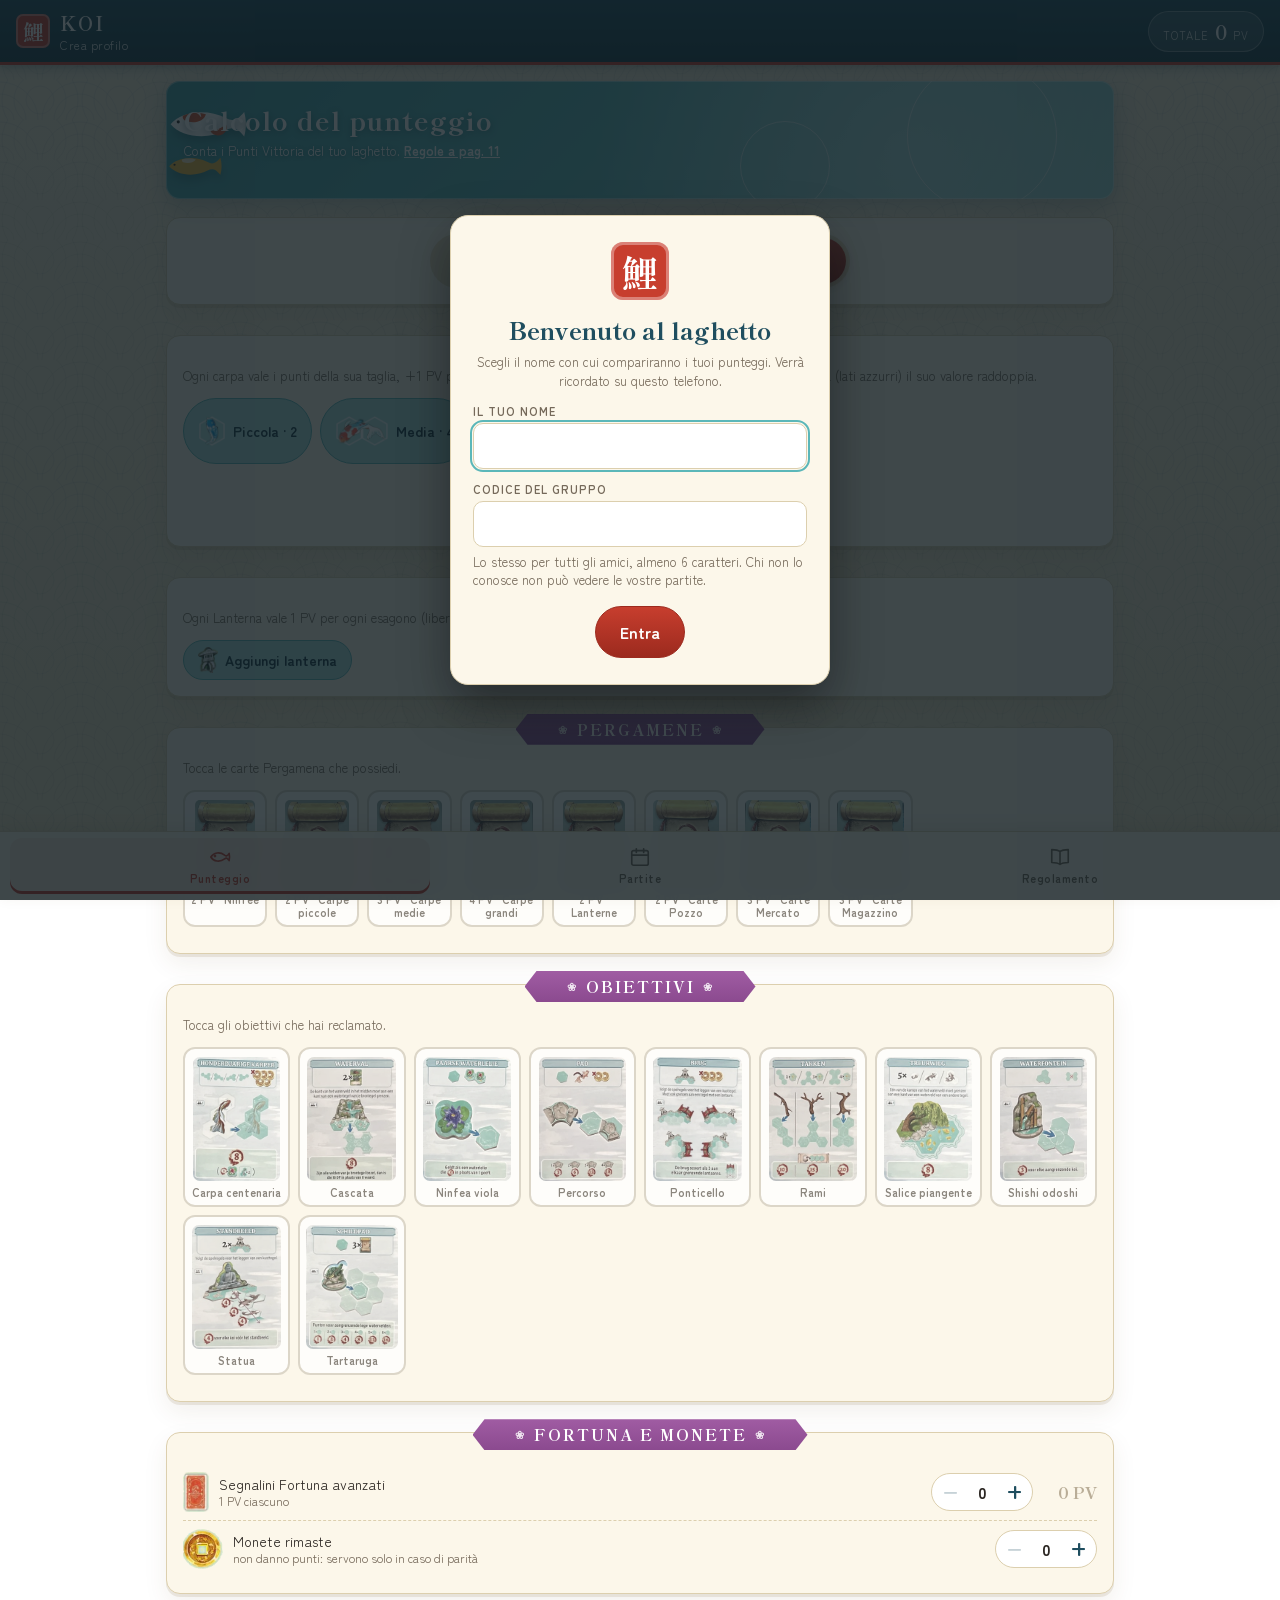
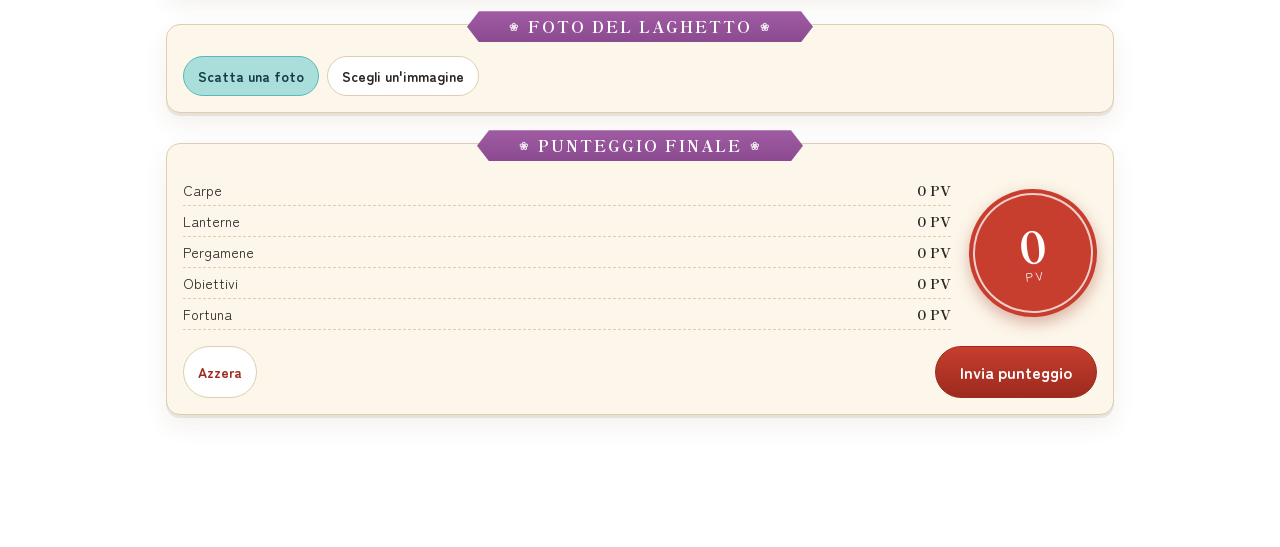
==== commit 14ccffe9: "Carpa piccola blu e spazio per il badge Netlify" ====
--- a/KoiCalculator/index.html
+++ b/KoiCalculator/index.html
@@ -262,6 +262,14 @@
 .pen{border:1px solid var(--line); background:#fff; width:36px; height:36px; border-radius:50%; display:grid; place-items:center; color:var(--ai); flex:none;}
 .pen svg{width:17px; height:17px;}
 .pen:hover{background:var(--mizu);}
+
+/* ---------- Badge "Powered by Netlify" ---------- */
+/* Netlify lo fissa in basso a destra: sui telefoni coprirebbe la scheda Regolamento, quindi la barra gli lascia una riga sotto. */
+@media(max-width:720px){
+  body.has-badge{padding-bottom:calc(126px + env(safe-area-inset-bottom));}
+  body.has-badge .tabbar{padding-bottom:calc(56px + env(safe-area-inset-bottom));}
+  body.has-badge .toast{bottom:calc(140px + env(safe-area-inset-bottom));}
+}
 </style>
 </head>
 <body>
@@ -1124,6 +1132,10 @@
 window.addEventListener("resize", () => { if($("#panel-rules").classList.contains("active")) layoutBook(); });
 // Il pinch sul trackpad arriva come rotella + Ctrl: ingrandirebbe la pagina spingendo fuori schermo la barra in basso.
 window.addEventListener("wheel", e => { if(e.ctrlKey) e.preventDefault(); }, {passive:false});
+// Il badge di Netlify viene aggiunto alla pagina dopo il caricamento: quando compare, la barra in basso si alza.
+const badgeCheck = () => document.body.classList.toggle("has-badge", !!document.getElementById("nl-badge-frame"));
+new MutationObserver(badgeCheck).observe(document.documentElement, {childList:true, subtree:true});
+badgeCheck();
 // Tieni aggiornate le partite degli amici mentre l'app è aperta.
 window.addEventListener("online", sync);
 document.addEventListener("visibilitychange", () => { if(!document.hidden) sync(); });
